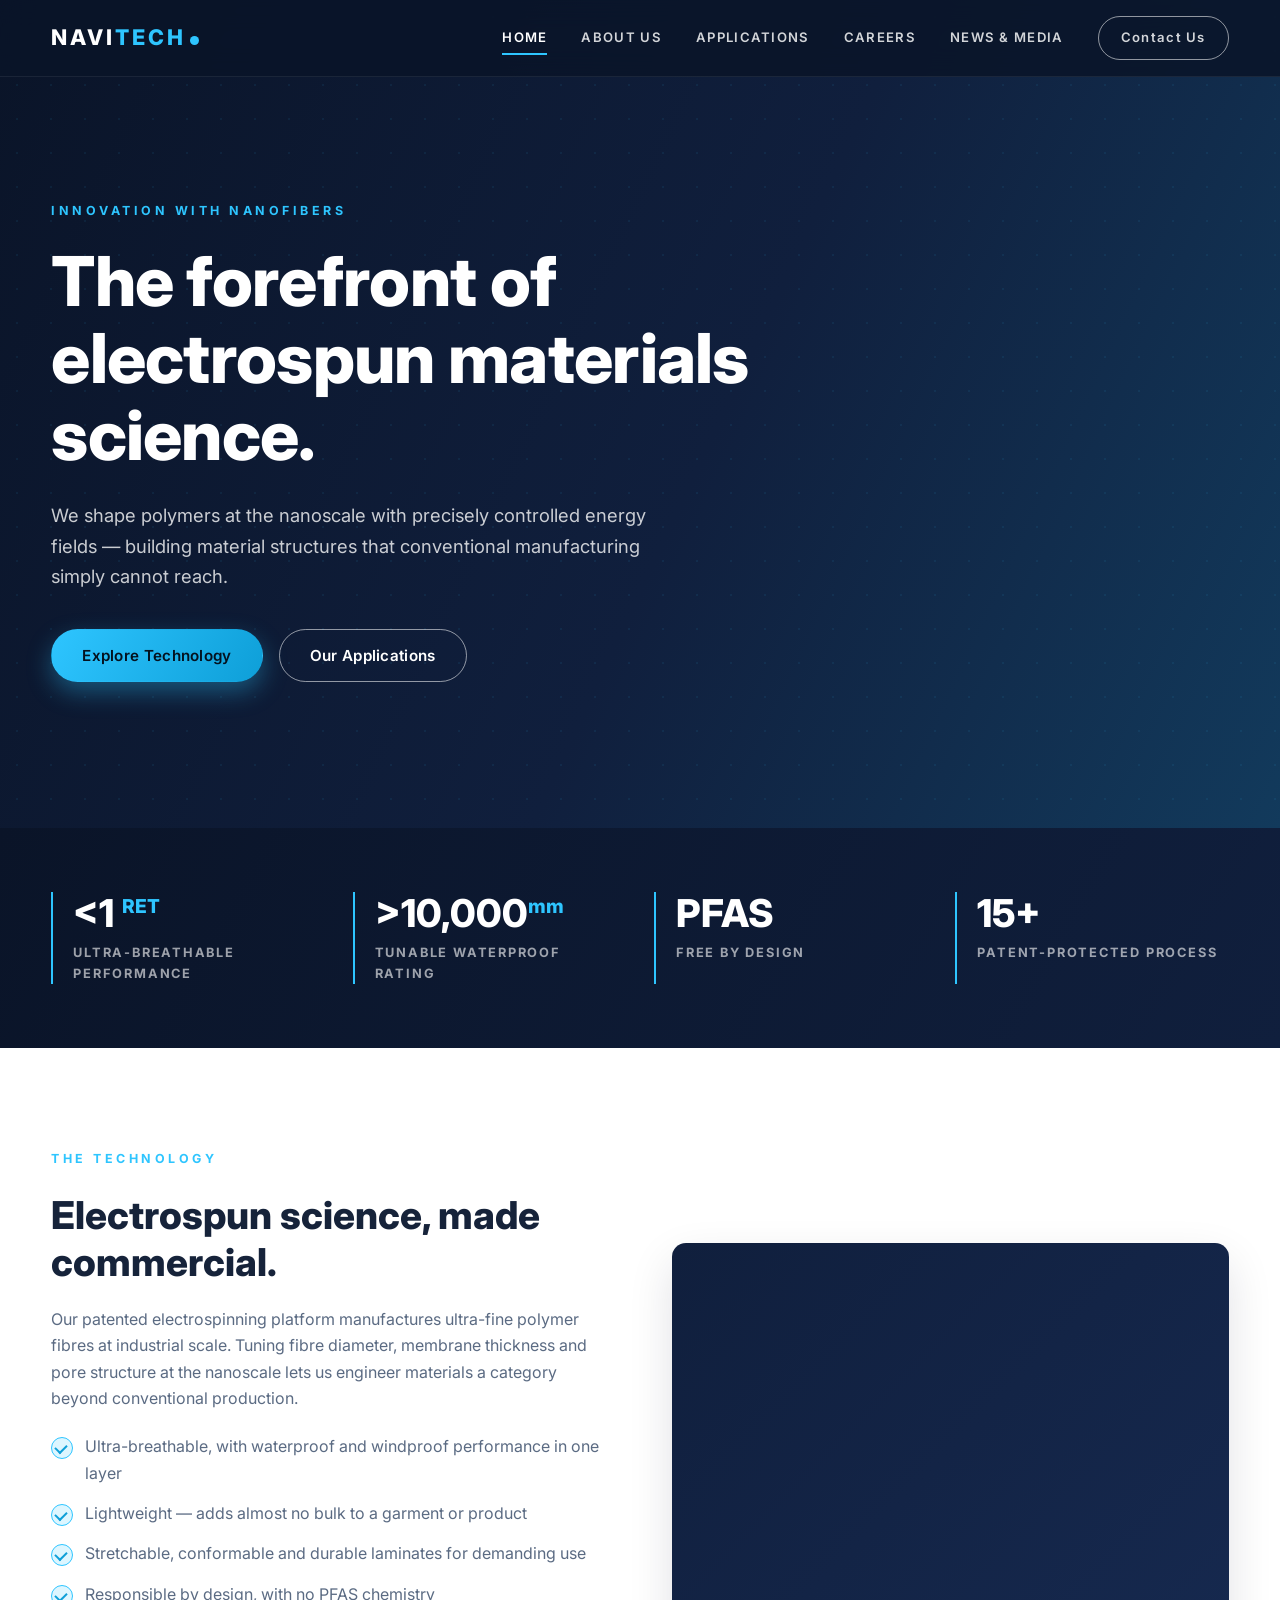
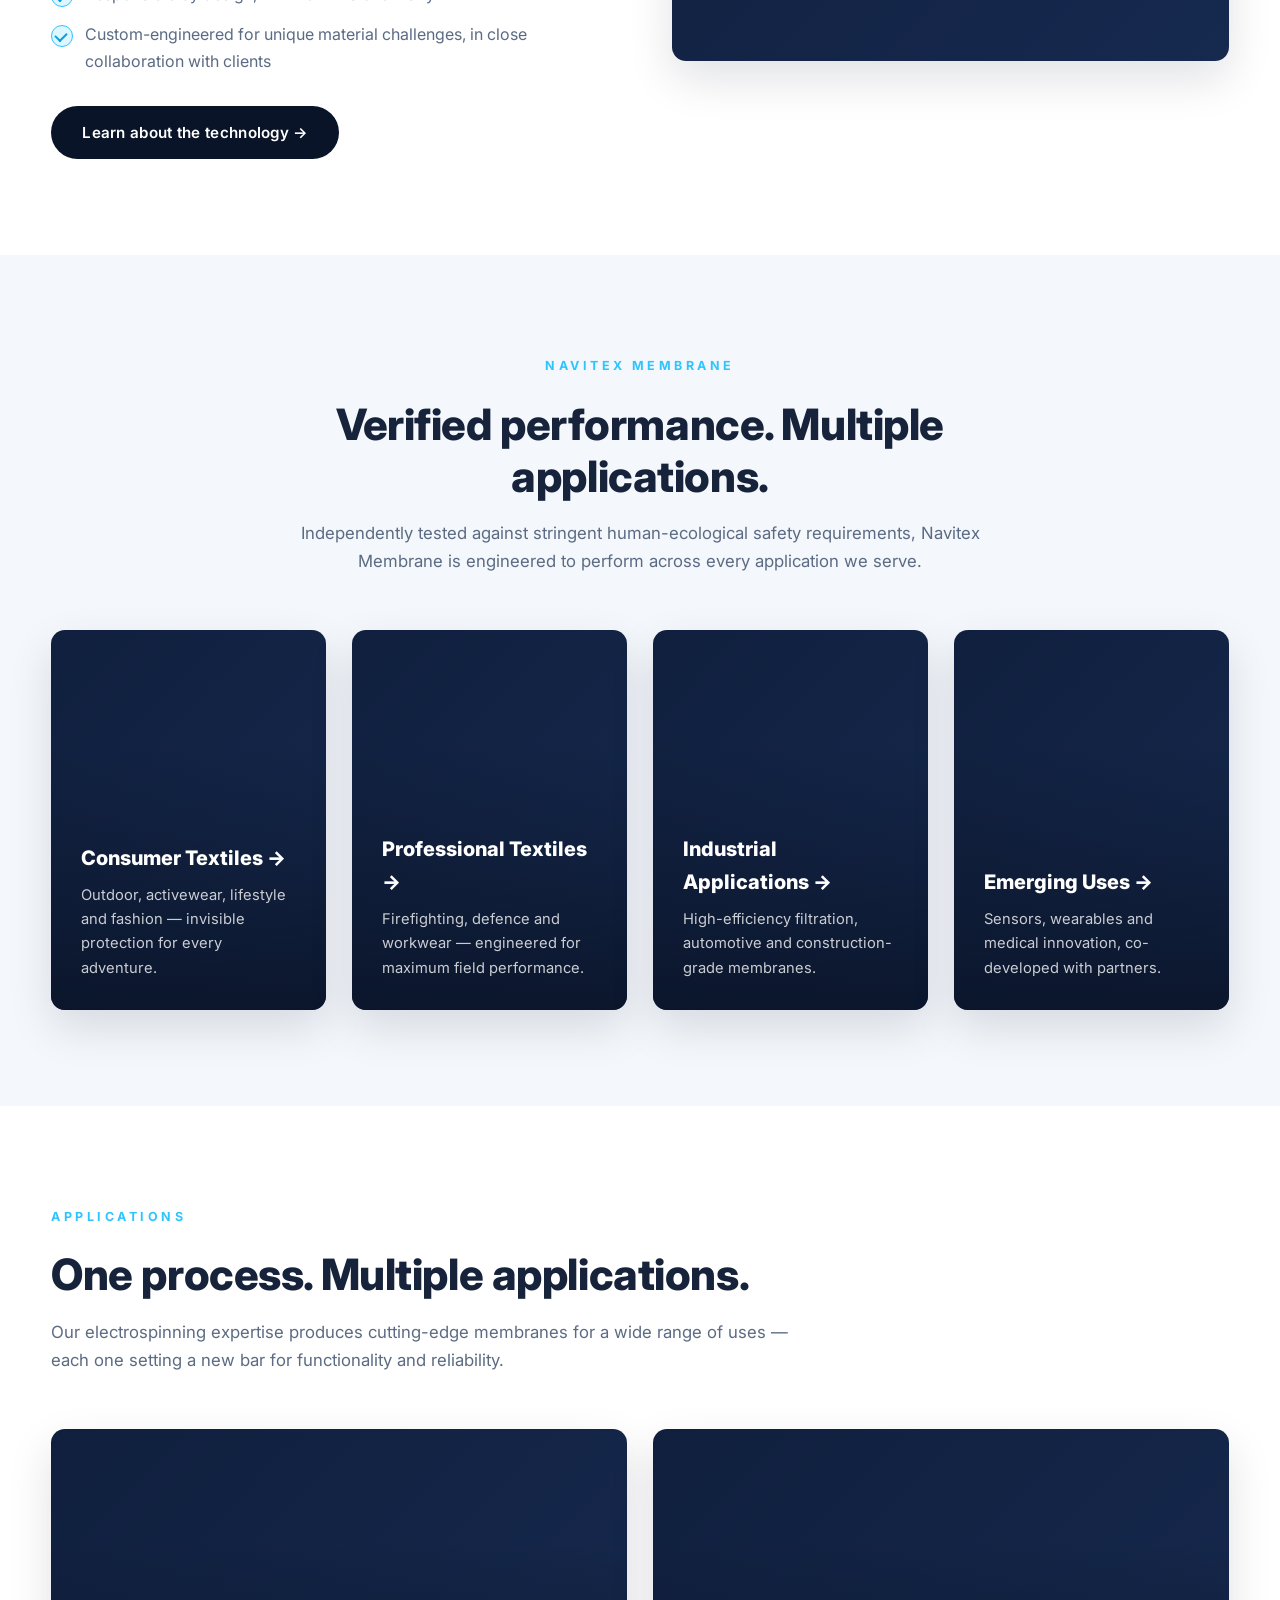
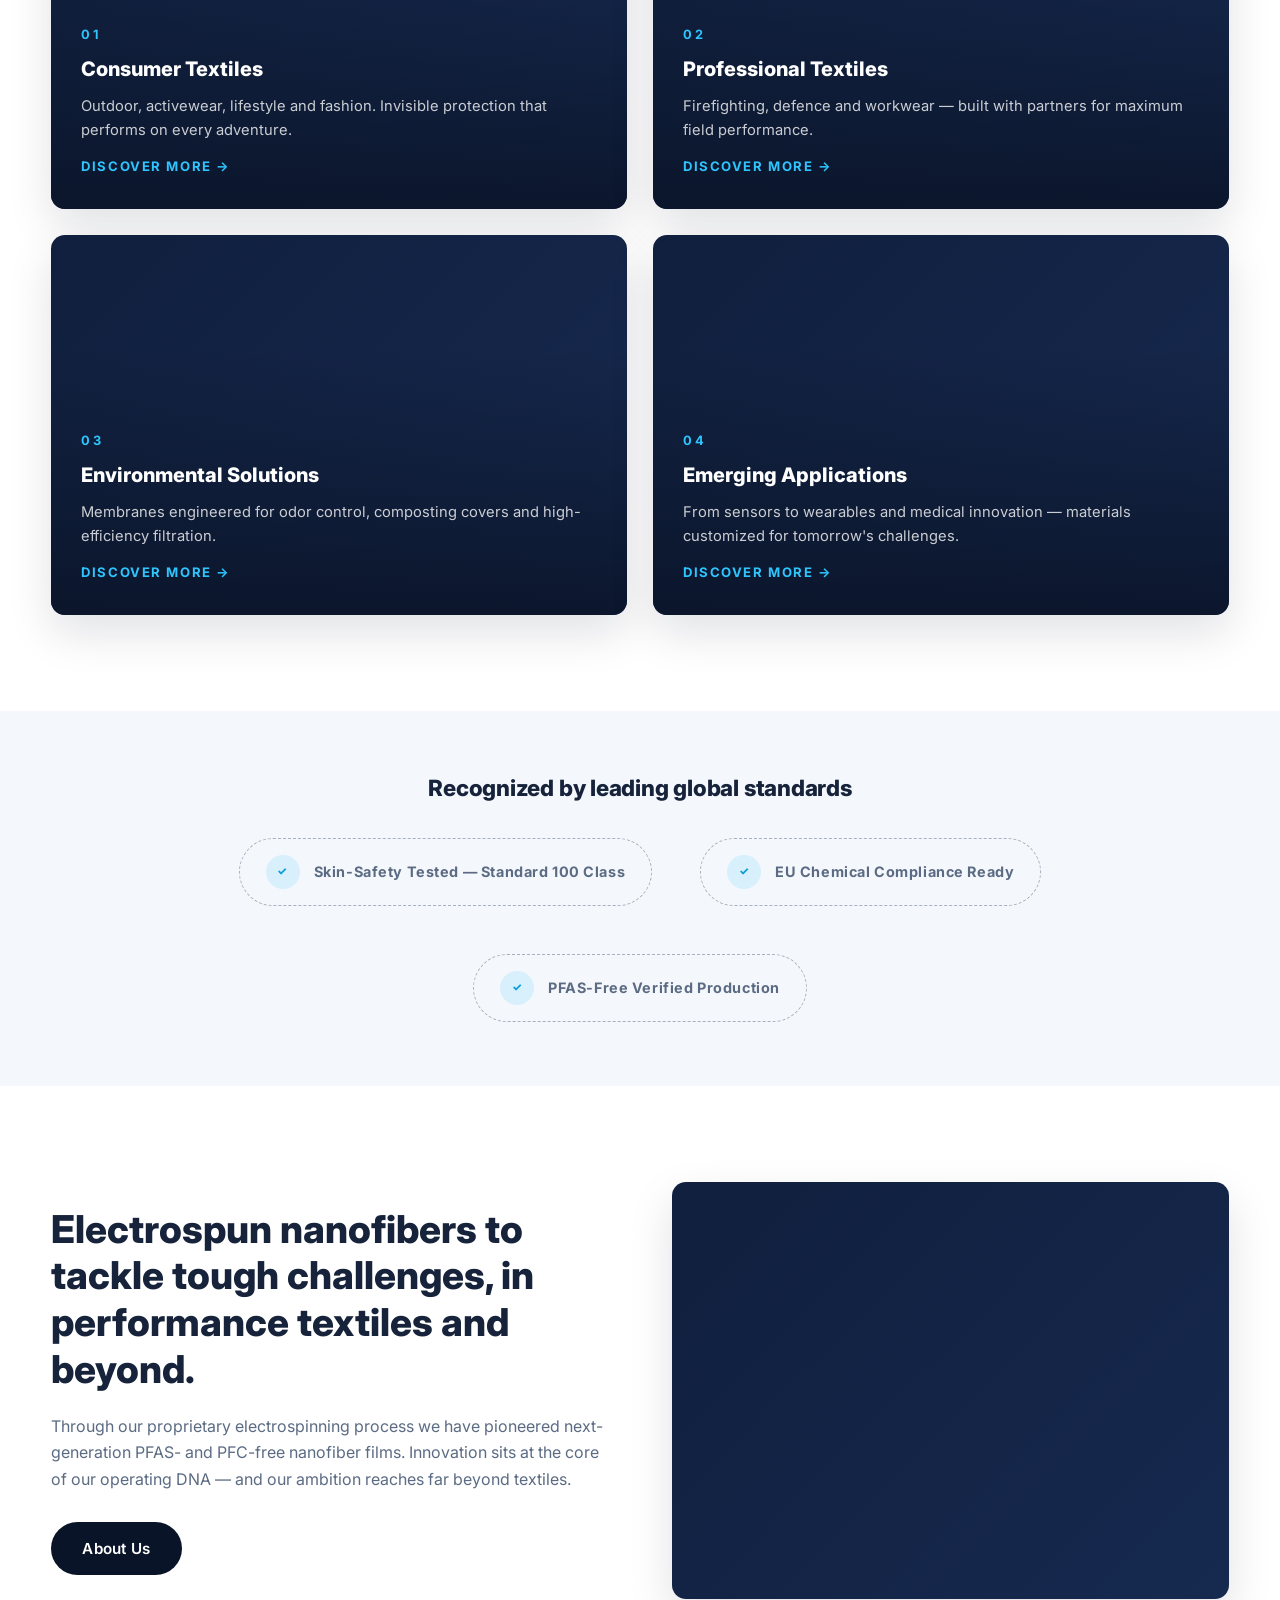
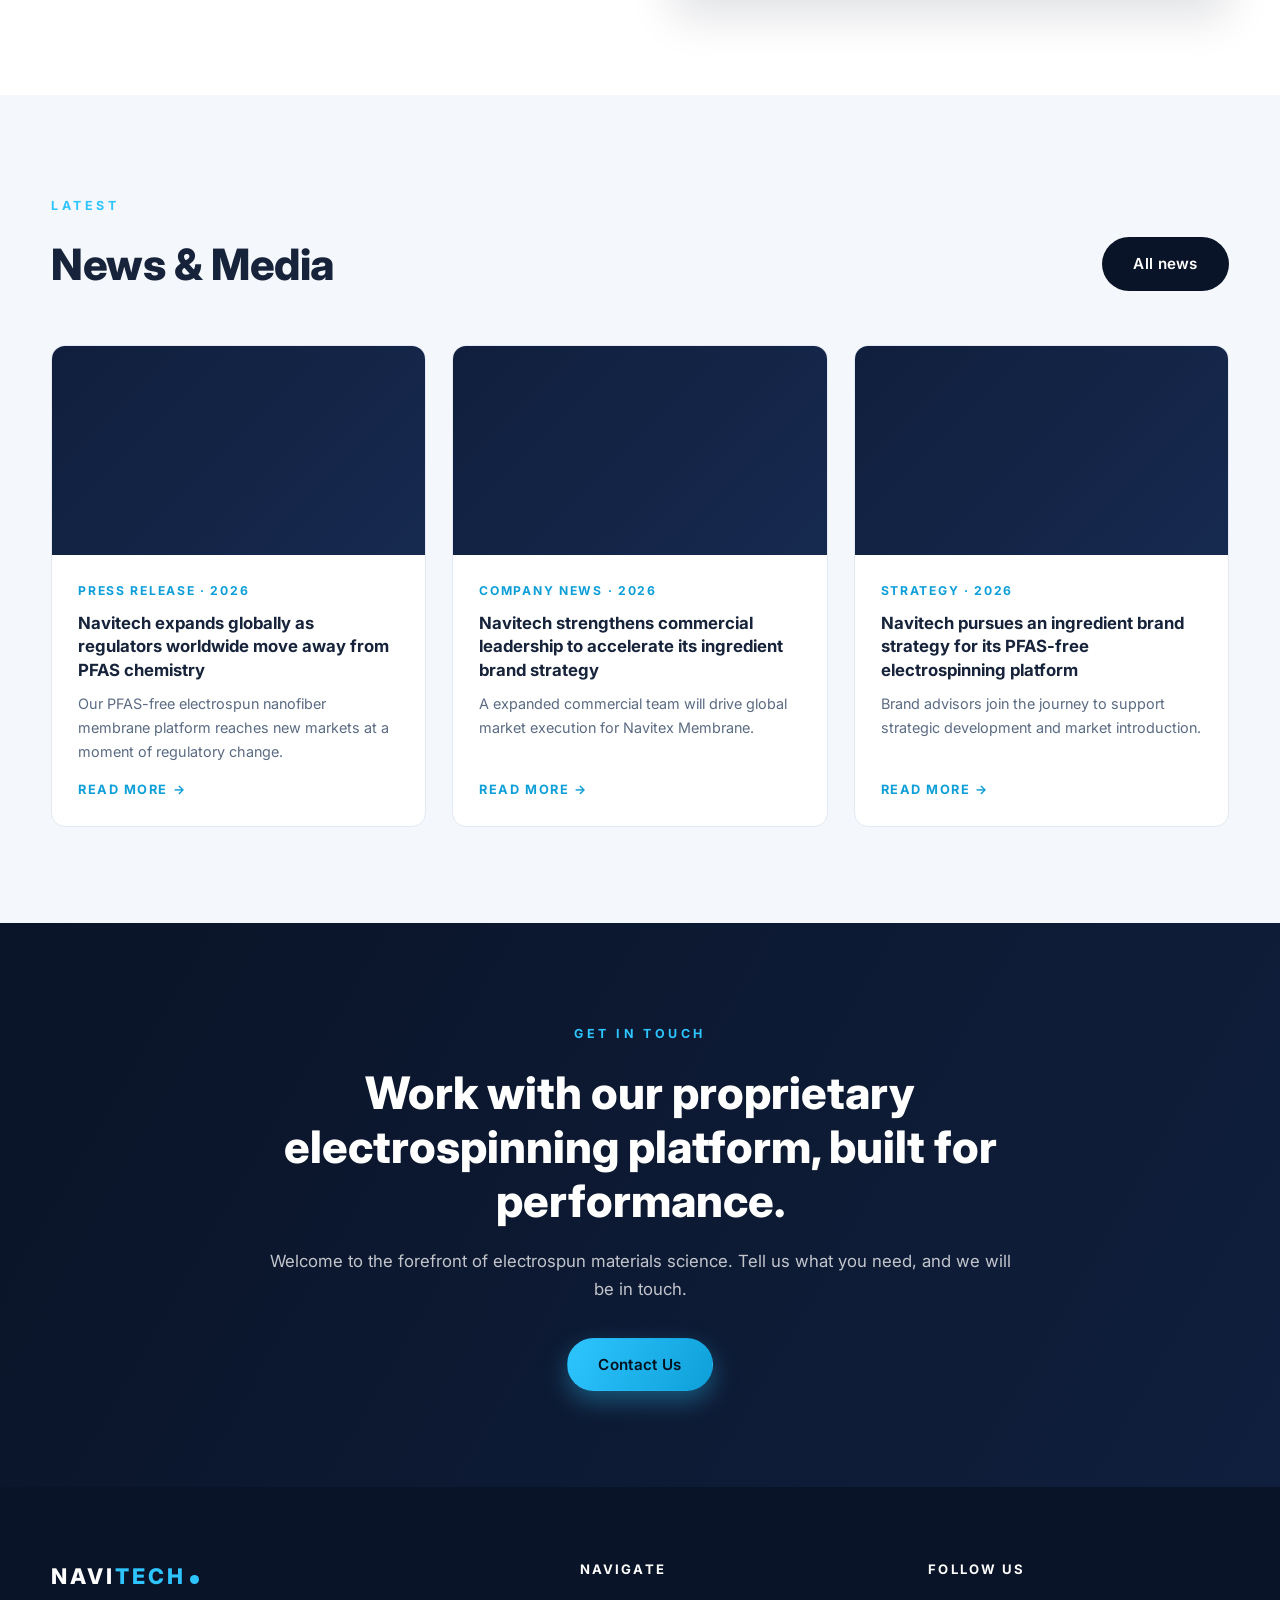
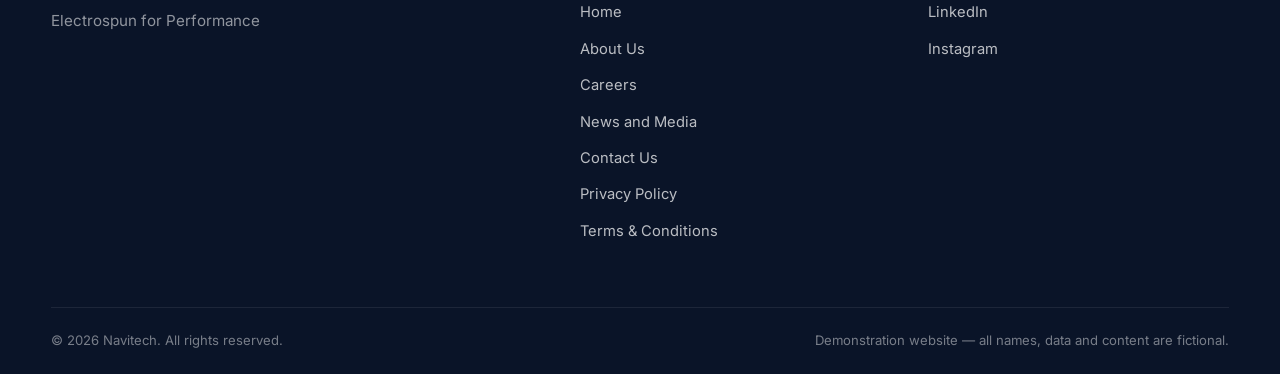
==== index.html @ cbca868d "Navitech demo site" ====
<!DOCTYPE html>
<html lang="en">
<head>
  <meta charset="UTF-8" />
  <meta name="viewport" content="width=device-width, initial-scale=1.0" />
  <title>Navitech — Nanofiber Membrane Technologies</title>
  <meta name="description" content="Navitech demo website. Fictional company. Navitex Membrane: electrospun nanofiber membranes engineered for breathable, waterproof, PFAS-free performance." />
  <link rel="preconnect" href="https://fonts.googleapis.com" />
  <link rel="preconnect" href="https://fonts.gstatic.com" crossorigin />
  <link href="https://fonts.googleapis.com/css2?family=Inter:wght@400;600;700;800&display=swap" rel="stylesheet" />
  <link rel="stylesheet" href="css/style.css" />
</head>
<body>

  <!-- ===================== HEADER ===================== -->
  <header class="site-header">
    <div class="container header-inner">
      <a href="index.html" class="logo">NAVI<span>TECH</span><i class="logo-dot"></i></a>
      <nav class="main-nav" id="mainNav">
        <a href="index.html" class="active">HOME</a>
        <a href="about.html">ABOUT US</a>
        <a href="applications.html">APPLICATIONS</a>
        <a href="careers.html">CAREERS</a>
        <a href="media.html">NEWS &amp; MEDIA</a>
        <a href="contact.html" class="btn btn-outline nav-cta">Contact Us</a>
      </nav>
      <button class="nav-toggle" id="navToggle" aria-label="Toggle menu">
        <span></span><span></span><span></span>
      </button>
    </div>
  </header>

  <!-- ===================== HERO ===================== -->
  <section class="hero">
    <div class="hero-bg" style="background-image:url('https://images.unsplash.com/photo-1532187863486-abf9dbad1b69?auto=format&fit=crop&w=1920&q=80')"></div>
    <div class="container">
      <span class="eyebrow">Innovation with Nanofibers</span>
      <h1>The forefront of electrospun materials science.</h1>
      <p class="lead">We shape polymers at the nanoscale with precisely controlled energy fields — building material structures that conventional manufacturing simply cannot reach.</p>
      <div class="hero-actions">
        <a href="about.html#technology" class="btn btn-primary">Explore Technology</a>
        <a href="applications.html" class="btn btn-outline">Our Applications</a>
      </div>
    </div>
  </section>

  <!-- ===================== STATS ===================== -->
  <section class="section section-dark" style="padding:64px 0;">
    <div class="container stats-grid">
      <div class="stat reveal">
        <div class="num">&lt;1 <sup>RET</sup></div>
        <div class="label">Ultra-breathable performance</div>
      </div>
      <div class="stat reveal">
        <div class="num">&gt;10,000<sup>mm</sup></div>
        <div class="label">Tunable waterproof rating</div>
      </div>
      <div class="stat reveal">
        <div class="num">PFAS</div>
        <div class="label">Free by design</div>
      </div>
      <div class="stat reveal">
        <div class="num" data-count="15" data-suffix="+">0+</div>
        <div class="label">Patent-protected process</div>
      </div>
    </div>
  </section>

  <!-- ===================== TECHNOLOGY ===================== -->
  <section class="section" id="technology">
    <div class="container split">
      <div class="split-text reveal">
        <span class="eyebrow">The Technology</span>
        <h2>Electrospun science, made commercial.</h2>
        <p>Our patented electrospinning platform manufactures ultra-fine polymer fibres at industrial scale. Tuning fibre diameter, membrane thickness and pore structure at the nanoscale lets us engineer materials a category beyond conventional production.</p>
        <ul class="check-list" style="margin-top:22px;">
          <li>Ultra-breathable, with waterproof and windproof performance in one layer</li>
          <li>Lightweight — adds almost no bulk to a garment or product</li>
          <li>Stretchable, conformable and durable laminates for demanding use</li>
          <li>Responsible by design, with no PFAS chemistry</li>
          <li>Custom-engineered for unique material challenges, in close collaboration with clients</li>
        </ul>
        <a href="about.html#technology" class="btn btn-dark" style="margin-top:18px;">Learn about the technology →</a>
      </div>
      <div class="media ratio-43 reveal">
        <img src="https://images.unsplash.com/photo-1581091226825-a6a2a5aee158?auto=format&fit=crop&w=1200&q=80" alt="Engineer working with advanced materials" loading="lazy" onerror="this.remove()" />
      </div>
    </div>
  </section>

  <!-- ===================== VERIFIED PERFORMANCE ===================== -->
  <section class="section section-soft">
    <div class="container">
      <div class="section-head center reveal">
        <span class="eyebrow">Navitex Membrane</span>
        <h2>Verified performance. Multiple applications.</h2>
        <p>Independently tested against stringent human-ecological safety requirements, Navitex Membrane is engineered to perform across every application we serve.</p>
      </div>
      <div class="app-grid cols-4">
        <article class="app-card reveal">
          <img src="https://images.unsplash.com/photo-1551632811-561732d1e306?auto=format&fit=crop&w=900&q=80" alt="Hikers in the mountains" loading="lazy" onerror="this.remove()" />
          <div class="app-body">
            <h3>Consumer Textiles →</h3>
            <p>Outdoor, activewear, lifestyle and fashion — invisible protection for every adventure.</p>
          </div>
        </article>
        <article class="app-card reveal">
          <img src="https://images.unsplash.com/photo-1504307651254-35680f356dfd?auto=format&fit=crop&w=900&q=80" alt="Professional workwear environment" loading="lazy" onerror="this.remove()" />
          <div class="app-body">
            <h3>Professional Textiles →</h3>
            <p>Firefighting, defence and workwear — engineered for maximum field performance.</p>
          </div>
        </article>
        <article class="app-card reveal">
          <img src="https://images.unsplash.com/photo-1581094794329-c8112a89af12?auto=format&fit=crop&w=900&q=80" alt="Industrial facility" loading="lazy" onerror="this.remove()" />
          <div class="app-body">
            <h3>Industrial Applications →</h3>
            <p>High-efficiency filtration, automotive and construction-grade membranes.</p>
          </div>
        </article>
        <article class="app-card reveal">
          <img src="https://images.unsplash.com/photo-1579684385127-1ef15d508118?auto=format&fit=crop&w=900&q=80" alt="Research laboratory" loading="lazy" onerror="this.remove()" />
          <div class="app-body">
            <h3>Emerging Uses →</h3>
            <p>Sensors, wearables and medical innovation, co-developed with partners.</p>
          </div>
        </article>
      </div>
    </div>
  </section>

  <!-- ===================== APPLICATIONS ===================== -->
  <section class="section">
    <div class="container">
      <div class="section-head reveal">
        <span class="eyebrow">Applications</span>
        <h2>One process. Multiple applications.</h2>
        <p>Our electrospinning expertise produces cutting-edge membranes for a wide range of uses — each one setting a new bar for functionality and reliability.</p>
      </div>
      <div class="app-grid">
        <article class="app-card reveal">
          <img src="https://images.unsplash.com/photo-1461896836934-ffe607ba8211?auto=format&fit=crop&w=1100&q=80" alt="Athlete in motion" loading="lazy" onerror="this.remove()" />
          <div class="app-body">
            <div class="app-index">01</div>
            <h3>Consumer Textiles</h3>
            <p>Outdoor, activewear, lifestyle and fashion. Invisible protection that performs on every adventure.</p>
            <a class="app-link" href="applications.html#consumer">Discover More →</a>
          </div>
        </article>
        <article class="app-card reveal">
          <img src="https://images.unsplash.com/photo-1516937941344-00b4e0337589?auto=format&fit=crop&w=1100&q=80" alt="Industrial protective work" loading="lazy" onerror="this.remove()" />
          <div class="app-body">
            <div class="app-index">02</div>
            <h3>Professional Textiles</h3>
            <p>Firefighting, defence and workwear — built with partners for maximum field performance.</p>
            <a class="app-link" href="applications.html#professional">Discover More →</a>
          </div>
        </article>
        <article class="app-card reveal">
          <img src="https://images.unsplash.com/photo-1625246333195-78d9c38ad449?auto=format&fit=crop&w=1100&q=80" alt="Agricultural field" loading="lazy" onerror="this.remove()" />
          <div class="app-body">
            <div class="app-index">03</div>
            <h3>Environmental Solutions</h3>
            <p>Membranes engineered for odor control, composting covers and high-efficiency filtration.</p>
            <a class="app-link" href="applications.html#industrial">Discover More →</a>
          </div>
        </article>
        <article class="app-card reveal">
          <img src="https://images.unsplash.com/photo-1618005182384-a83a8bd57fbe?auto=format&fit=crop&w=1100&q=80" alt="Abstract nanoscale structure" loading="lazy" onerror="this.remove()" />
          <div class="app-body">
            <div class="app-index">04</div>
            <h3>Emerging Applications</h3>
            <p>From sensors to wearables and medical innovation — materials customized for tomorrow's challenges.</p>
            <a class="app-link" href="applications.html#industrial">Discover More →</a>
          </div>
        </article>
      </div>
    </div>
  </section>

  <!-- ===================== CERTIFICATIONS ===================== -->
  <section class="section section-soft" style="padding:64px 0;">
    <div class="container">
      <div class="section-head center reveal" style="margin-bottom:36px;">
        <h2 style="font-size:1.4rem;">Recognized by leading global standards</h2>
      </div>
      <div class="cert-strip reveal">
        <div class="cert-badge"><span class="dot">✓</span> Skin-Safety Tested — Standard 100 Class</div>
        <div class="cert-badge"><span class="dot">✓</span> EU Chemical Compliance Ready</div>
        <div class="cert-badge"><span class="dot">✓</span> PFAS-Free Verified Production</div>
      </div>
    </div>
  </section>

  <!-- ===================== MISSION CTA ===================== -->
  <section class="section">
    <div class="container split">
      <div class="split-text reveal">
        <h2>Electrospun nanofibers to tackle tough challenges, in performance textiles and beyond.</h2>
        <p>Through our proprietary electrospinning process we have pioneered next-generation PFAS- and PFC-free nanofiber films. Innovation sits at the core of our operating DNA — and our ambition reaches far beyond textiles.</p>
        <a href="about.html" class="btn btn-dark" style="margin-top:14px;">About Us</a>
      </div>
      <div class="media ratio-43 reveal">
        <img src="https://images.unsplash.com/photo-1521737604893-d14cc237f11d?auto=format&fit=crop&w=1200&q=80" alt="Team collaborating" loading="lazy" onerror="this.remove()" />
      </div>
    </div>
  </section>

  <!-- ===================== NEWS ===================== -->
  <section class="section section-soft">
    <div class="container">
      <div class="section-head reveal" style="display:flex;justify-content:space-between;align-items:flex-end;max-width:none;gap:24px;flex-wrap:wrap;">
        <div>
          <span class="eyebrow">Latest</span>
          <h2>News &amp; Media</h2>
        </div>
        <a href="media.html" class="btn btn-dark">All news</a>
      </div>
      <div class="news-grid">
        <article class="news-card reveal">
          <div class="media">
            <img src="https://images.unsplash.com/photo-1486406146926-c627a92ad1ab?auto=format&fit=crop&w=900&q=80" alt="Corporate building" loading="lazy" onerror="this.remove()" />
          </div>
          <div class="news-body">
            <div class="news-date">Press Release · 2026</div>
            <h3>Navitech expands globally as regulators worldwide move away from PFAS chemistry</h3>
            <p>Our PFAS-free electrospun nanofiber membrane platform reaches new markets at a moment of regulatory change.</p>
            <a class="app-link" href="media.html">Read More →</a>
          </div>
        </article>
        <article class="news-card reveal">
          <div class="media">
            <img src="https://images.unsplash.com/photo-1517048676732-d65bc937f952?auto=format&fit=crop&w=900&q=80" alt="Business team meeting" loading="lazy" onerror="this.remove()" />
          </div>
          <div class="news-body">
            <div class="news-date">Company News · 2026</div>
            <h3>Navitech strengthens commercial leadership to accelerate its ingredient brand strategy</h3>
            <p>A expanded commercial team will drive global market execution for Navitex Membrane.</p>
            <a class="app-link" href="media.html">Read More →</a>
          </div>
        </article>
        <article class="news-card reveal">
          <div class="media">
            <img src="https://images.unsplash.com/photo-1523381210434-271e8be1f52b?auto=format&fit=crop&w=900&q=80" alt="Textile products" loading="lazy" onerror="this.remove()" />
          </div>
          <div class="news-body">
            <div class="news-date">Strategy · 2026</div>
            <h3>Navitech pursues an ingredient brand strategy for its PFAS-free electrospinning platform</h3>
            <p>Brand advisors join the journey to support strategic development and market introduction.</p>
            <a class="app-link" href="media.html">Read More →</a>
          </div>
        </article>
      </div>
    </div>
  </section>

  <!-- ===================== CTA ===================== -->
  <section class="section section-dark">
    <div class="container cta-banner reveal">
      <span class="eyebrow">Get In Touch</span>
      <h2>Work with our proprietary electrospinning platform, built for performance.</h2>
      <p>Welcome to the forefront of electrospun materials science. Tell us what you need, and we will be in touch.</p>
      <a href="contact.html" class="btn btn-primary">Contact Us</a>
    </div>
  </section>

  <!-- ===================== FOOTER ===================== -->
  <footer class="site-footer">
    <div class="container footer-grid">
      <div class="footer-brand">
        <a href="index.html" class="logo">NAVI<span>TECH</span><i class="logo-dot"></i></a>
        <p>Electrospun for Performance</p>
      </div>
      <div>
        <h4>Navigate</h4>
        <ul>
          <li><a href="index.html">Home</a></li>
          <li><a href="about.html">About Us</a></li>
          <li><a href="careers.html">Careers</a></li>
          <li><a href="media.html">News and Media</a></li>
          <li><a href="contact.html">Contact Us</a></li>
          <li><a href="#">Privacy Policy</a></li>
          <li><a href="#">Terms &amp; Conditions</a></li>
        </ul>
      </div>
      <div>
        <h4>Follow Us</h4>
        <ul>
          <li><a href="#">LinkedIn</a></li>
          <li><a href="#">Instagram</a></li>
        </ul>
      </div>
    </div>
    <div class="container footer-bottom">
      <p>© 2026 Navitech. All rights reserved.</p>
      <p>Demonstration website — all names, data and content are fictional.</p>
    </div>
  </footer>

  <script src="js/main.js"></script>
</body>
</html>
---- css/style.css ----
/* ============================================================
   NAVITECH — Demo Website Stylesheet
   Fictional demo site. All company info is desensitized.
   ============================================================ */

:root {
  --navy: #0a1428;
  --navy-2: #101f3d;
  --navy-3: #16294f;
  --accent: #2ec5ff;
  --accent-dark: #0e9fd8;
  --ink: #16233a;
  --muted: #5b6b83;
  --line: #e3e9f2;
  --bg: #ffffff;
  --bg-soft: #f4f7fb;
  --radius: 14px;
  --shadow: 0 18px 45px rgba(10, 20, 40, 0.12);
  --font: "Inter", "Helvetica Neue", Arial, sans-serif;
}

* { margin: 0; padding: 0; box-sizing: border-box; }

html { scroll-behavior: smooth; }

body {
  font-family: var(--font);
  color: var(--ink);
  background: var(--bg);
  line-height: 1.65;
  -webkit-font-smoothing: antialiased;
}

img { max-width: 100%; display: block; }
a { color: inherit; text-decoration: none; }
ul { list-style: none; }

.container {
  width: min(1180px, 92%);
  margin: 0 auto;
}

/* ---------- Buttons ---------- */
.btn {
  display: inline-block;
  padding: 13px 30px;
  border-radius: 999px;
  font-weight: 600;
  font-size: 0.95rem;
  letter-spacing: 0.02em;
  transition: transform 0.2s ease, box-shadow 0.2s ease, background 0.2s ease;
  cursor: pointer;
  border: 1.5px solid transparent;
}
.btn:hover { transform: translateY(-2px); }
.btn-primary {
  background: linear-gradient(120deg, var(--accent), var(--accent-dark));
  color: #04121f;
  box-shadow: 0 10px 25px rgba(46, 197, 255, 0.35);
}
.btn-outline { border-color: rgba(255, 255, 255, 0.55); color: #fff; }
.btn-outline:hover { background: rgba(255, 255, 255, 0.12); }
.btn-dark { background: var(--navy); color: #fff; }
.btn-dark:hover { background: var(--navy-3); }

/* ---------- Header ---------- */
.site-header {
  position: fixed;
  inset: 0 0 auto 0;
  z-index: 100;
  background: rgba(10, 20, 40, 0.85);
  backdrop-filter: blur(14px);
  -webkit-backdrop-filter: blur(14px);
  border-bottom: 1px solid rgba(255, 255, 255, 0.07);
  transition: box-shadow 0.25s ease;
}
.site-header.scrolled { box-shadow: 0 8px 30px rgba(0, 0, 0, 0.35); }

.header-inner {
  display: flex;
  align-items: center;
  justify-content: space-between;
  height: 76px;
}

.logo {
  font-size: 1.35rem;
  font-weight: 800;
  letter-spacing: 0.14em;
  color: #fff;
}
.logo span { color: var(--accent); }
.logo .logo-dot {
  display: inline-block;
  width: 9px; height: 9px;
  border-radius: 50%;
  background: var(--accent);
  margin-left: 4px;
}

.main-nav { display: flex; align-items: center; gap: 34px; }
.main-nav > a {
  color: rgba(255, 255, 255, 0.82);
  font-size: 0.82rem;
  font-weight: 600;
  letter-spacing: 0.1em;
  position: relative;
  padding: 6px 0;
}
.main-nav > a::after {
  content: "";
  position: absolute;
  left: 0; bottom: 0;
  width: 0; height: 2px;
  background: var(--accent);
  transition: width 0.25s ease;
}
.main-nav > a:hover, .main-nav > a.active { color: #fff; }
.main-nav > a:hover::after, .main-nav > a.active::after { width: 100%; }
.main-nav .nav-cta {
  font-size: 0.82rem;
  padding: 10px 22px;
}
.main-nav .nav-cta::after { display: none; }

.nav-toggle {
  display: none;
  flex-direction: column;
  gap: 5px;
  background: none;
  border: none;
  cursor: pointer;
  padding: 8px;
}
.nav-toggle span {
  width: 24px; height: 2px;
  background: #fff;
  transition: transform 0.25s ease, opacity 0.25s ease;
}
.nav-toggle.open span:nth-child(1) { transform: translateY(7px) rotate(45deg); }
.nav-toggle.open span:nth-child(2) { opacity: 0; }
.nav-toggle.open span:nth-child(3) { transform: translateY(-7px) rotate(-45deg); }

/* ---------- Hero ---------- */
.hero {
  position: relative;
  min-height: 92vh;
  display: flex;
  align-items: center;
  color: #fff;
  background: linear-gradient(115deg, #0a1428 0%, #101f3d 55%, #123a5c 100%);
  overflow: hidden;
  padding: 140px 0 90px;
}
.hero::before {
  content: "";
  position: absolute;
  inset: 0;
  background-image: radial-gradient(rgba(46, 197, 255, 0.14) 1px, transparent 1px);
  background-size: 34px 34px;
  opacity: 0.5;
}
.hero .hero-bg {
  position: absolute;
  inset: 0;
  background-size: cover;
  background-position: center;
  opacity: 0.22;
}
.hero .container { position: relative; z-index: 2; }

.eyebrow {
  display: inline-block;
  font-size: 0.78rem;
  font-weight: 700;
  letter-spacing: 0.28em;
  text-transform: uppercase;
  color: var(--accent);
  margin-bottom: 22px;
}

.hero h1 {
  font-size: clamp(2.4rem, 5.4vw, 4.3rem);
  line-height: 1.12;
  font-weight: 800;
  max-width: 820px;
  letter-spacing: -0.01em;
}
.hero p.lead {
  margin: 26px 0 38px;
  font-size: 1.15rem;
  color: rgba(255, 255, 255, 0.78);
  max-width: 620px;
}
.hero .hero-actions { display: flex; gap: 16px; flex-wrap: wrap; }

/* ---------- Page hero (inner pages) ---------- */
.page-hero {
  position: relative;
  color: #fff;
  background: linear-gradient(115deg, #0a1428 0%, #101f3d 60%, #123a5c 100%);
  padding: 180px 0 100px;
  overflow: hidden;
}
.page-hero::before {
  content: "";
  position: absolute;
  inset: 0;
  background-image: radial-gradient(rgba(46, 197, 255, 0.12) 1px, transparent 1px);
  background-size: 34px 34px;
  opacity: 0.5;
}
.page-hero .container { position: relative; z-index: 2; }
.page-hero h1 {
  font-size: clamp(2.2rem, 4.6vw, 3.6rem);
  font-weight: 800;
  line-height: 1.15;
  max-width: 860px;
}
.page-hero p.lead {
  margin-top: 22px;
  max-width: 680px;
  color: rgba(255, 255, 255, 0.78);
  font-size: 1.1rem;
}

/* ---------- Sections ---------- */
.section { padding: 96px 0; }
.section-soft { background: var(--bg-soft); }
.section-dark {
  background: linear-gradient(120deg, var(--navy) 0%, var(--navy-2) 100%);
  color: #fff;
}
.section-dark .lead, .section-dark p { color: rgba(255, 255, 255, 0.75); }

.section-head { max-width: 760px; margin-bottom: 54px; }
.section-head.center { margin-left: auto; margin-right: auto; text-align: center; }
.section-head h2 {
  font-size: clamp(1.8rem, 3.4vw, 2.7rem);
  font-weight: 800;
  line-height: 1.2;
  letter-spacing: -0.01em;
}
.section-head p { margin-top: 18px; color: var(--muted); font-size: 1.05rem; }
.section-dark .section-head p { color: rgba(255, 255, 255, 0.72); }

/* ---------- Stats ---------- */
.stats-grid {
  display: grid;
  grid-template-columns: repeat(4, 1fr);
  gap: 28px;
}
.stat {
  border-left: 2px solid var(--accent);
  padding-left: 20px;
}
.stat .num {
  font-size: clamp(1.9rem, 3vw, 2.7rem);
  font-weight: 800;
  color: #fff;
  line-height: 1.1;
}
.stat .num sup { font-size: 0.5em; color: var(--accent); }
.stat .label {
  margin-top: 8px;
  font-size: 0.8rem;
  font-weight: 700;
  letter-spacing: 0.14em;
  text-transform: uppercase;
  color: rgba(255, 255, 255, 0.6);
}
.stats-light .stat .num { color: var(--ink); }
.stats-light .stat .label { color: var(--muted); }

/* ---------- Split (text + media) ---------- */
.split {
  display: grid;
  grid-template-columns: 1fr 1fr;
  gap: 64px;
  align-items: center;
}
.split.reverse > .split-text { order: 2; }
.split-text h2 {
  font-size: clamp(1.7rem, 3vw, 2.5rem);
  font-weight: 800;
  line-height: 1.22;
  margin-bottom: 20px;
}
.split-text p { color: var(--muted); margin-bottom: 16px; }
.section-dark .split-text p { color: rgba(255, 255, 255, 0.75); }

.media {
  position: relative;
  border-radius: var(--radius);
  overflow: hidden;
  background: linear-gradient(135deg, var(--navy-2), var(--navy-3));
  box-shadow: var(--shadow);
  min-height: 320px;
}
.media img { width: 100%; height: 100%; object-fit: cover; position: absolute; inset: 0; }
.media.ratio-43 { aspect-ratio: 4 / 3; }
.media.ratio-169 { aspect-ratio: 16 / 9; }
.media.ratio-11 { aspect-ratio: 1 / 1; }

/* ---------- Check list ---------- */
.check-list li {
  position: relative;
  padding-left: 34px;
  margin-bottom: 14px;
  color: var(--muted);
}
.section-dark .check-list li { color: rgba(255, 255, 255, 0.8); }
.check-list li::before {
  content: "";
  position: absolute;
  left: 0; top: 4px;
  width: 20px; height: 20px;
  border-radius: 50%;
  background: rgba(46, 197, 255, 0.16);
  border: 1.5px solid var(--accent);
}
.check-list li::after {
  content: "";
  position: absolute;
  left: 6px; top: 9px;
  width: 6px; height: 9px;
  border: solid var(--accent-dark);
  border-width: 0 2px 2px 0;
  transform: rotate(45deg);
}

/* ---------- Feature / performance cards ---------- */
.feat-grid {
  display: grid;
  grid-template-columns: repeat(4, 1fr);
  gap: 26px;
}
.feat-card {
  background: #fff;
  border: 1px solid var(--line);
  border-radius: var(--radius);
  padding: 36px 28px;
  transition: transform 0.25s ease, box-shadow 0.25s ease;
}
.feat-card:hover { transform: translateY(-6px); box-shadow: var(--shadow); }
.section-dark .feat-card {
  background: rgba(255, 255, 255, 0.05);
  border-color: rgba(255, 255, 255, 0.1);
}
.feat-icon {
  width: 54px; height: 54px;
  border-radius: 14px;
  display: grid;
  place-items: center;
  background: rgba(46, 197, 255, 0.12);
  margin-bottom: 22px;
}
.feat-icon svg { width: 26px; height: 26px; stroke: var(--accent-dark); fill: none; stroke-width: 1.8; }
.feat-card h3 {
  font-size: 1.02rem;
  font-weight: 800;
  letter-spacing: 0.06em;
  text-transform: uppercase;
  margin-bottom: 10px;
}
.feat-card p { font-size: 0.92rem; color: var(--muted); }
.section-dark .feat-card p { color: rgba(255, 255, 255, 0.7); }

/* ---------- Application cards ---------- */
.app-grid {
  display: grid;
  grid-template-columns: repeat(2, 1fr);
  gap: 26px;
}
.app-grid.cols-4 { grid-template-columns: repeat(4, 1fr); }
.app-card {
  position: relative;
  border-radius: var(--radius);
  overflow: hidden;
  min-height: 380px;
  display: flex;
  align-items: flex-end;
  background: linear-gradient(135deg, var(--navy-2), var(--navy-3));
  box-shadow: var(--shadow);
}
.app-card img {
  position: absolute; inset: 0;
  width: 100%; height: 100%;
  object-fit: cover;
  transition: transform 0.5s ease;
}
.app-card:hover img { transform: scale(1.05); }
.app-card::after {
  content: "";
  position: absolute; inset: 0;
  background: linear-gradient(180deg, rgba(10, 20, 40, 0) 30%, rgba(10, 20, 40, 0.88) 100%);
}
.app-card .app-body {
  position: relative;
  z-index: 2;
  padding: 30px;
  color: #fff;
}
.app-card .app-index {
  font-size: 0.8rem;
  font-weight: 700;
  letter-spacing: 0.2em;
  color: var(--accent);
  margin-bottom: 8px;
}
.app-card h3 { font-size: 1.25rem; font-weight: 800; margin-bottom: 8px; }
.app-card p { font-size: 0.92rem; color: rgba(255, 255, 255, 0.78); }
.app-card .app-link {
  display: inline-block;
  margin-top: 14px;
  font-size: 0.82rem;
  font-weight: 700;
  letter-spacing: 0.12em;
  text-transform: uppercase;
  color: var(--accent);
}

/* ---------- Certifications ---------- */
.cert-strip {
  display: flex;
  align-items: center;
  justify-content: center;
  gap: 48px;
  flex-wrap: wrap;
}
.cert-badge {
  display: flex;
  align-items: center;
  gap: 14px;
  padding: 16px 26px;
  border: 1.5px dashed rgba(91, 107, 131, 0.5);
  border-radius: 999px;
  color: var(--muted);
  font-weight: 700;
  font-size: 0.9rem;
  letter-spacing: 0.04em;
}
.cert-badge .dot {
  width: 34px; height: 34px;
  border-radius: 50%;
  display: grid; place-items: center;
  background: rgba(46, 197, 255, 0.14);
  color: var(--accent-dark);
  font-size: 0.7rem;
  font-weight: 800;
}

/* ---------- News cards ---------- */
.news-grid {
  display: grid;
  grid-template-columns: repeat(3, 1fr);
  gap: 26px;
}
.news-card {
  background: #fff;
  border: 1px solid var(--line);
  border-radius: var(--radius);
  overflow: hidden;
  display: flex;
  flex-direction: column;
  transition: transform 0.25s ease, box-shadow 0.25s ease;
}
.news-card:hover { transform: translateY(-6px); box-shadow: var(--shadow); }
.news-card .media { border-radius: 0; box-shadow: none; min-height: 0; aspect-ratio: 16 / 9; }
.news-body { padding: 26px; display: flex; flex-direction: column; flex: 1; }
.news-date {
  font-size: 0.76rem;
  font-weight: 700;
  letter-spacing: 0.14em;
  text-transform: uppercase;
  color: var(--accent-dark);
  margin-bottom: 10px;
}
.news-body h3 { font-size: 1.05rem; font-weight: 700; line-height: 1.4; margin-bottom: 10px; }
.news-body p { font-size: 0.9rem; color: var(--muted); flex: 1; }
.news-body .app-link {
  margin-top: 16px;
  font-size: 0.8rem;
  font-weight: 700;
  letter-spacing: 0.12em;
  text-transform: uppercase;
  color: var(--accent-dark);
}

/* ---------- CTA banner ---------- */
.cta-banner {
  text-align: center;
  max-width: 760px;
  margin: 0 auto;
}
.cta-banner h2 {
  font-size: clamp(1.9rem, 3.6vw, 2.8rem);
  font-weight: 800;
  line-height: 1.2;
  margin-bottom: 20px;
}
.cta-banner p { color: var(--muted); margin-bottom: 34px; font-size: 1.05rem; }
.section-dark .cta-banner p { color: rgba(255, 255, 255, 0.75); }

/* ---------- Contact info ---------- */
.contact-grid {
  display: grid;
  grid-template-columns: 1fr 1.2fr;
  gap: 60px;
  align-items: start;
}
.contact-list li { margin-bottom: 30px; }
.contact-list .cl-label {
  font-size: 0.76rem;
  font-weight: 700;
  letter-spacing: 0.18em;
  text-transform: uppercase;
  color: var(--accent-dark);
  margin-bottom: 6px;
}
.contact-list a { font-weight: 600; font-size: 1.05rem; }
.contact-list a:hover { color: var(--accent-dark); }

.office-grid {
  display: grid;
  grid-template-columns: repeat(3, 1fr);
  gap: 26px;
}
.office-card {
  background: #fff;
  border: 1px solid var(--line);
  border-radius: var(--radius);
  padding: 30px;
}
.office-card .office-tag {
  display: inline-block;
  font-size: 0.72rem;
  font-weight: 700;
  letter-spacing: 0.16em;
  text-transform: uppercase;
  color: var(--accent-dark);
  background: rgba(46, 197, 255, 0.1);
  border-radius: 999px;
  padding: 5px 14px;
  margin-bottom: 14px;
}
.office-card h3 { font-size: 1.05rem; font-weight: 800; margin-bottom: 6px; }
.office-card p { font-size: 0.9rem; color: var(--muted); }

/* ---------- Form ---------- */
.form-card {
  background: #fff;
  border: 1px solid var(--line);
  border-radius: var(--radius);
  padding: 40px;
  box-shadow: var(--shadow);
}
.form-row { display: grid; grid-template-columns: 1fr 1fr; gap: 18px; }
.form-field { margin-bottom: 18px; }
.form-field label {
  display: block;
  font-size: 0.8rem;
  font-weight: 700;
  letter-spacing: 0.06em;
  text-transform: uppercase;
  color: var(--muted);
  margin-bottom: 8px;
}
.form-field input,
.form-field textarea {
  width: 100%;
  padding: 13px 16px;
  border: 1.5px solid var(--line);
  border-radius: 10px;
  font: inherit;
  font-size: 0.95rem;
  color: var(--ink);
  background: var(--bg-soft);
  transition: border-color 0.2s ease, background 0.2s ease;
}
.form-field input:focus,
.form-field textarea:focus {
  outline: none;
  border-color: var(--accent);
  background: #fff;
}
.form-field textarea { min-height: 130px; resize: vertical; }
.form-consent {
  display: flex;
  gap: 12px;
  align-items: flex-start;
  font-size: 0.85rem;
  color: var(--muted);
  margin-bottom: 24px;
}
.form-consent input { margin-top: 4px; }
.form-success {
  display: none;
  margin-top: 18px;
  padding: 14px 18px;
  border-radius: 10px;
  background: rgba(46, 197, 255, 0.12);
  border: 1px solid var(--accent);
  color: var(--accent-dark);
  font-weight: 600;
  font-size: 0.92rem;
}
.form-success.show { display: block; }

/* ---------- Jobs ---------- */
.job-list { display: grid; gap: 16px; }
.job-item {
  display: flex;
  align-items: center;
  justify-content: space-between;
  gap: 20px;
  background: #fff;
  border: 1px solid var(--line);
  border-radius: var(--radius);
  padding: 26px 30px;
  transition: box-shadow 0.25s ease, transform 0.25s ease;
}
.job-item:hover { box-shadow: var(--shadow); transform: translateY(-3px); }
.job-item h3 { font-size: 1.1rem; font-weight: 800; }
.job-item .job-meta { font-size: 0.86rem; color: var(--muted); margin-top: 4px; }

/* ---------- Values / pillars ---------- */
.value-grid {
  display: grid;
  grid-template-columns: repeat(3, 1fr);
  gap: 26px;
}

/* ---------- Footer ---------- */
.site-footer {
  background: var(--navy);
  color: rgba(255, 255, 255, 0.72);
  padding: 72px 0 0;
}
.footer-grid {
  display: grid;
  grid-template-columns: 1.6fr 1fr 1fr;
  gap: 48px;
  padding-bottom: 54px;
}
.footer-brand p { margin-top: 14px; font-size: 0.95rem; color: rgba(255, 255, 255, 0.55); }
.site-footer h4 {
  color: #fff;
  font-size: 0.82rem;
  letter-spacing: 0.16em;
  text-transform: uppercase;
  margin-bottom: 18px;
}
.site-footer ul li { margin-bottom: 10px; }
.site-footer ul a { font-size: 0.92rem; transition: color 0.2s ease; }
.site-footer ul a:hover { color: var(--accent); }
.footer-bottom {
  border-top: 1px solid rgba(255, 255, 255, 0.08);
  padding: 22px 0;
  display: flex;
  justify-content: space-between;
  gap: 16px;
  flex-wrap: wrap;
  font-size: 0.82rem;
  color: rgba(255, 255, 255, 0.45);
}

/* ---------- Reveal animation ---------- */
.reveal {
  opacity: 0;
  transform: translateY(26px);
  transition: opacity 0.7s ease, transform 0.7s ease;
}
.reveal.visible { opacity: 1; transform: none; }

/* ---------- Responsive ---------- */
@media (max-width: 1020px) {
  .feat-grid, .app-grid.cols-4 { grid-template-columns: repeat(2, 1fr); }
  .stats-grid { grid-template-columns: repeat(2, 1fr); }
  .news-grid, .value-grid, .office-grid { grid-template-columns: repeat(2, 1fr); }
  .contact-grid { grid-template-columns: 1fr; }
}

@media (max-width: 760px) {
  .main-nav {
    position: fixed;
    inset: 76px 0 auto 0;
    flex-direction: column;
    align-items: flex-start;
    gap: 4px;
    background: var(--navy);
    padding: 22px 6%;
    border-bottom: 1px solid rgba(255, 255, 255, 0.1);
    transform: translateY(-130%);
    transition: transform 0.3s ease;
  }
  .main-nav.open { transform: none; }
  .main-nav > a { padding: 12px 0; font-size: 0.95rem; }
  .main-nav .nav-cta { margin-top: 12px; }
  .nav-toggle { display: flex; }
  .split, .split.reverse { grid-template-columns: 1fr; }
  .split.reverse > .split-text { order: 0; }
  .app-grid, .feat-grid, .app-grid.cols-4,
  .news-grid, .value-grid, .office-grid, .form-row { grid-template-columns: 1fr; }
  .section { padding: 68px 0; }
  .footer-grid { grid-template-columns: 1fr; gap: 34px; }
  .job-item { flex-direction: column; align-items: flex-start; }
}
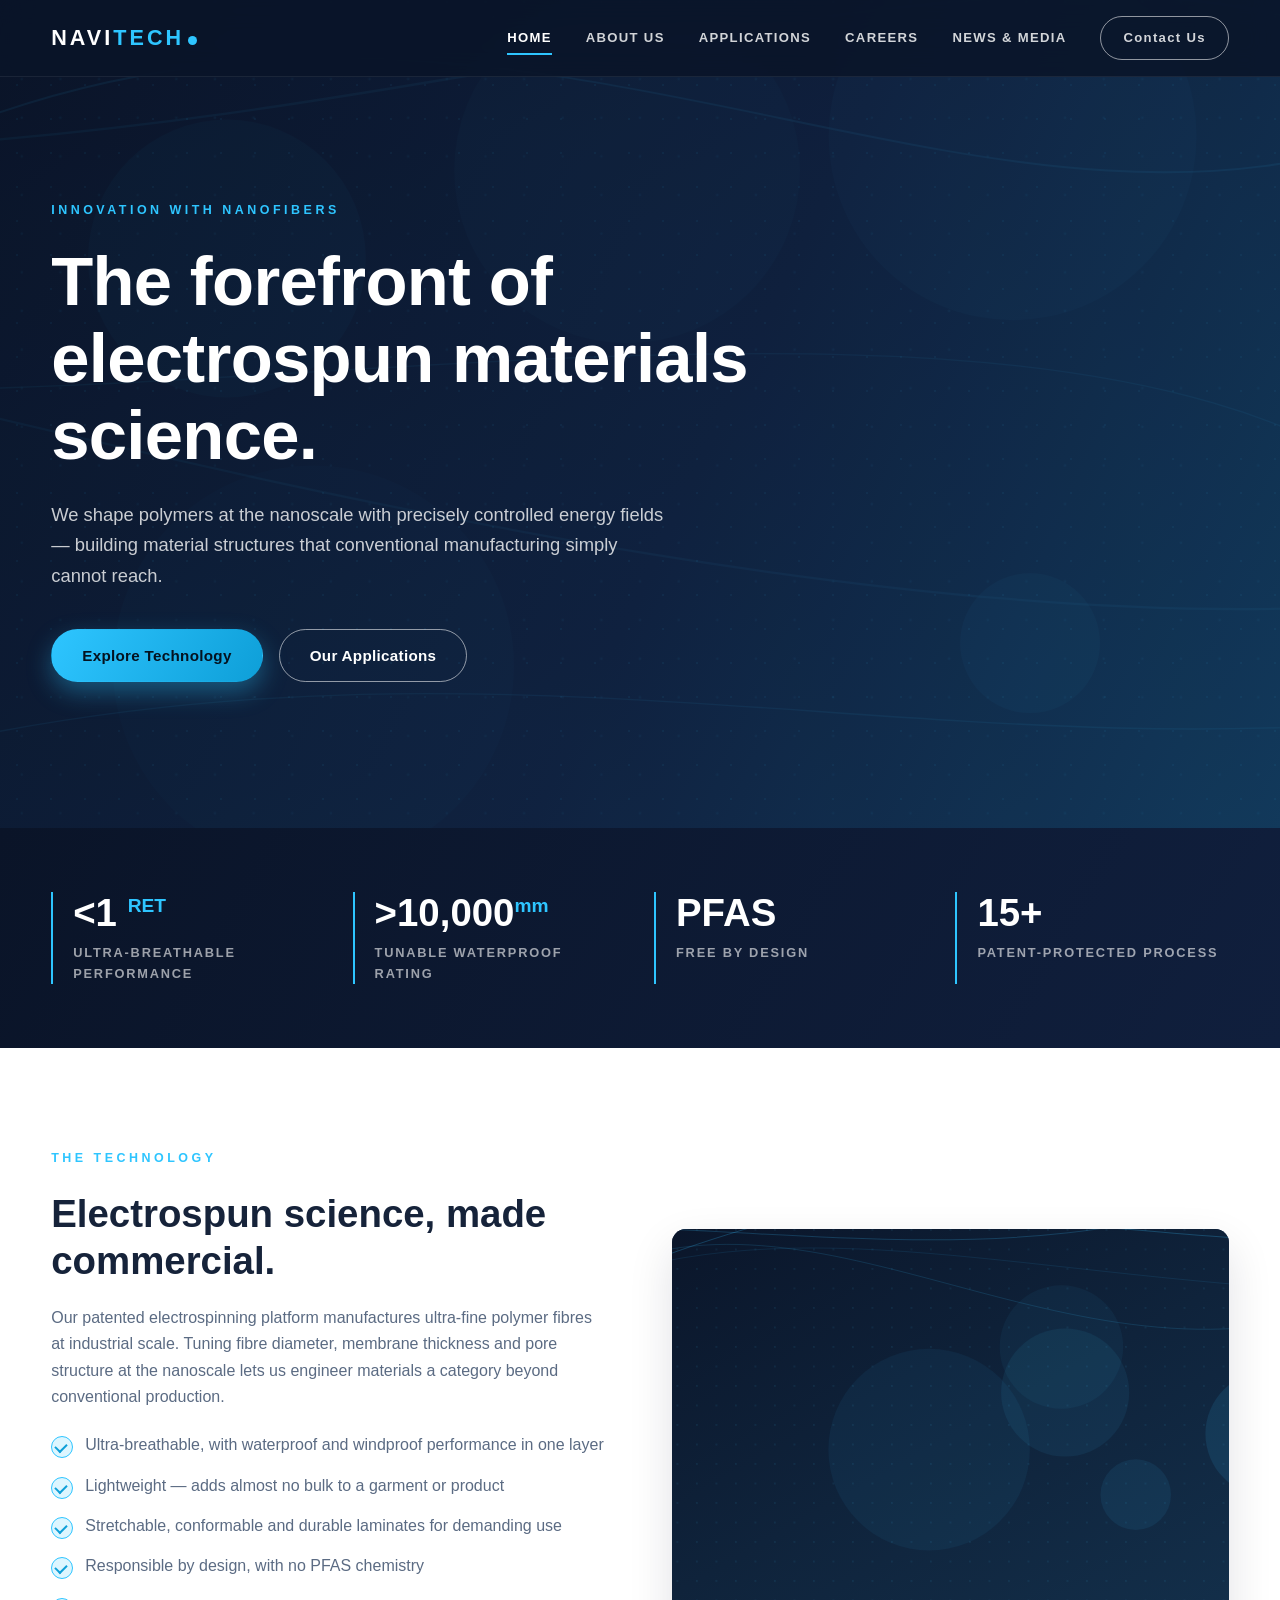
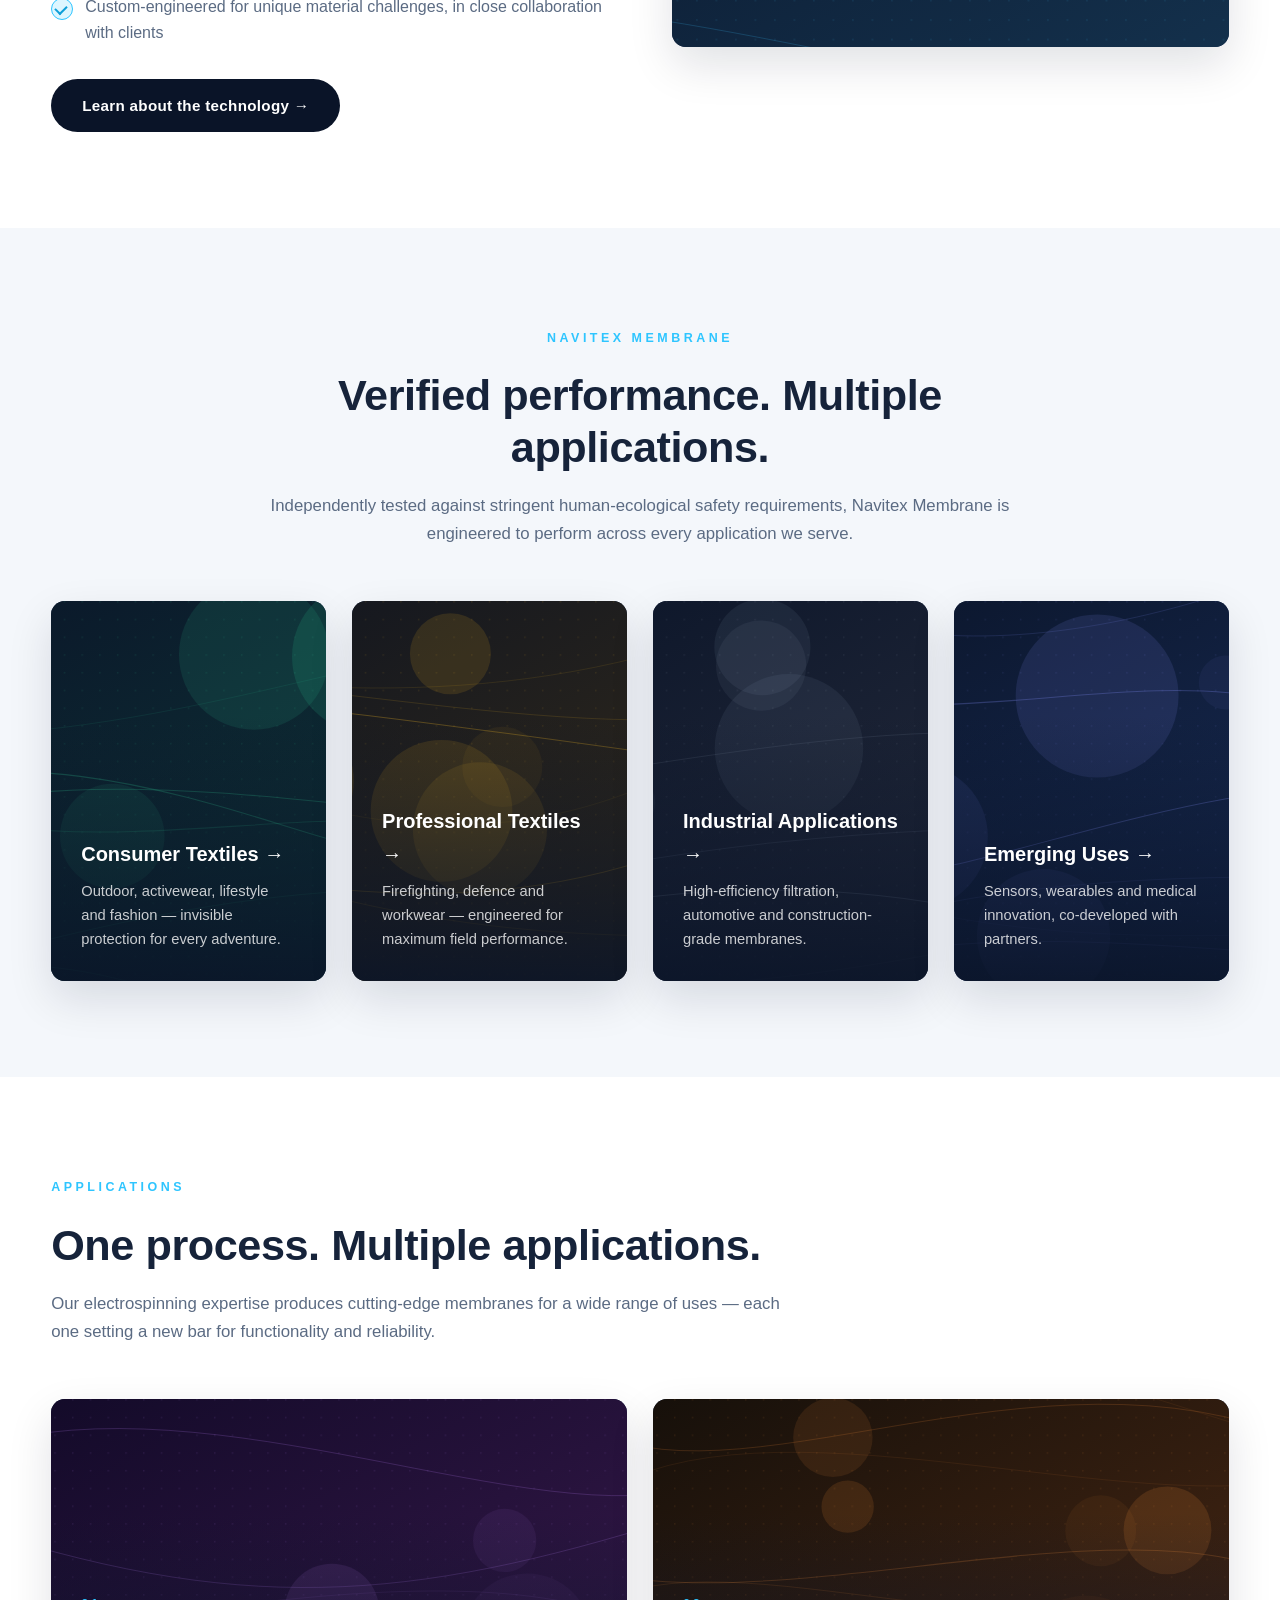
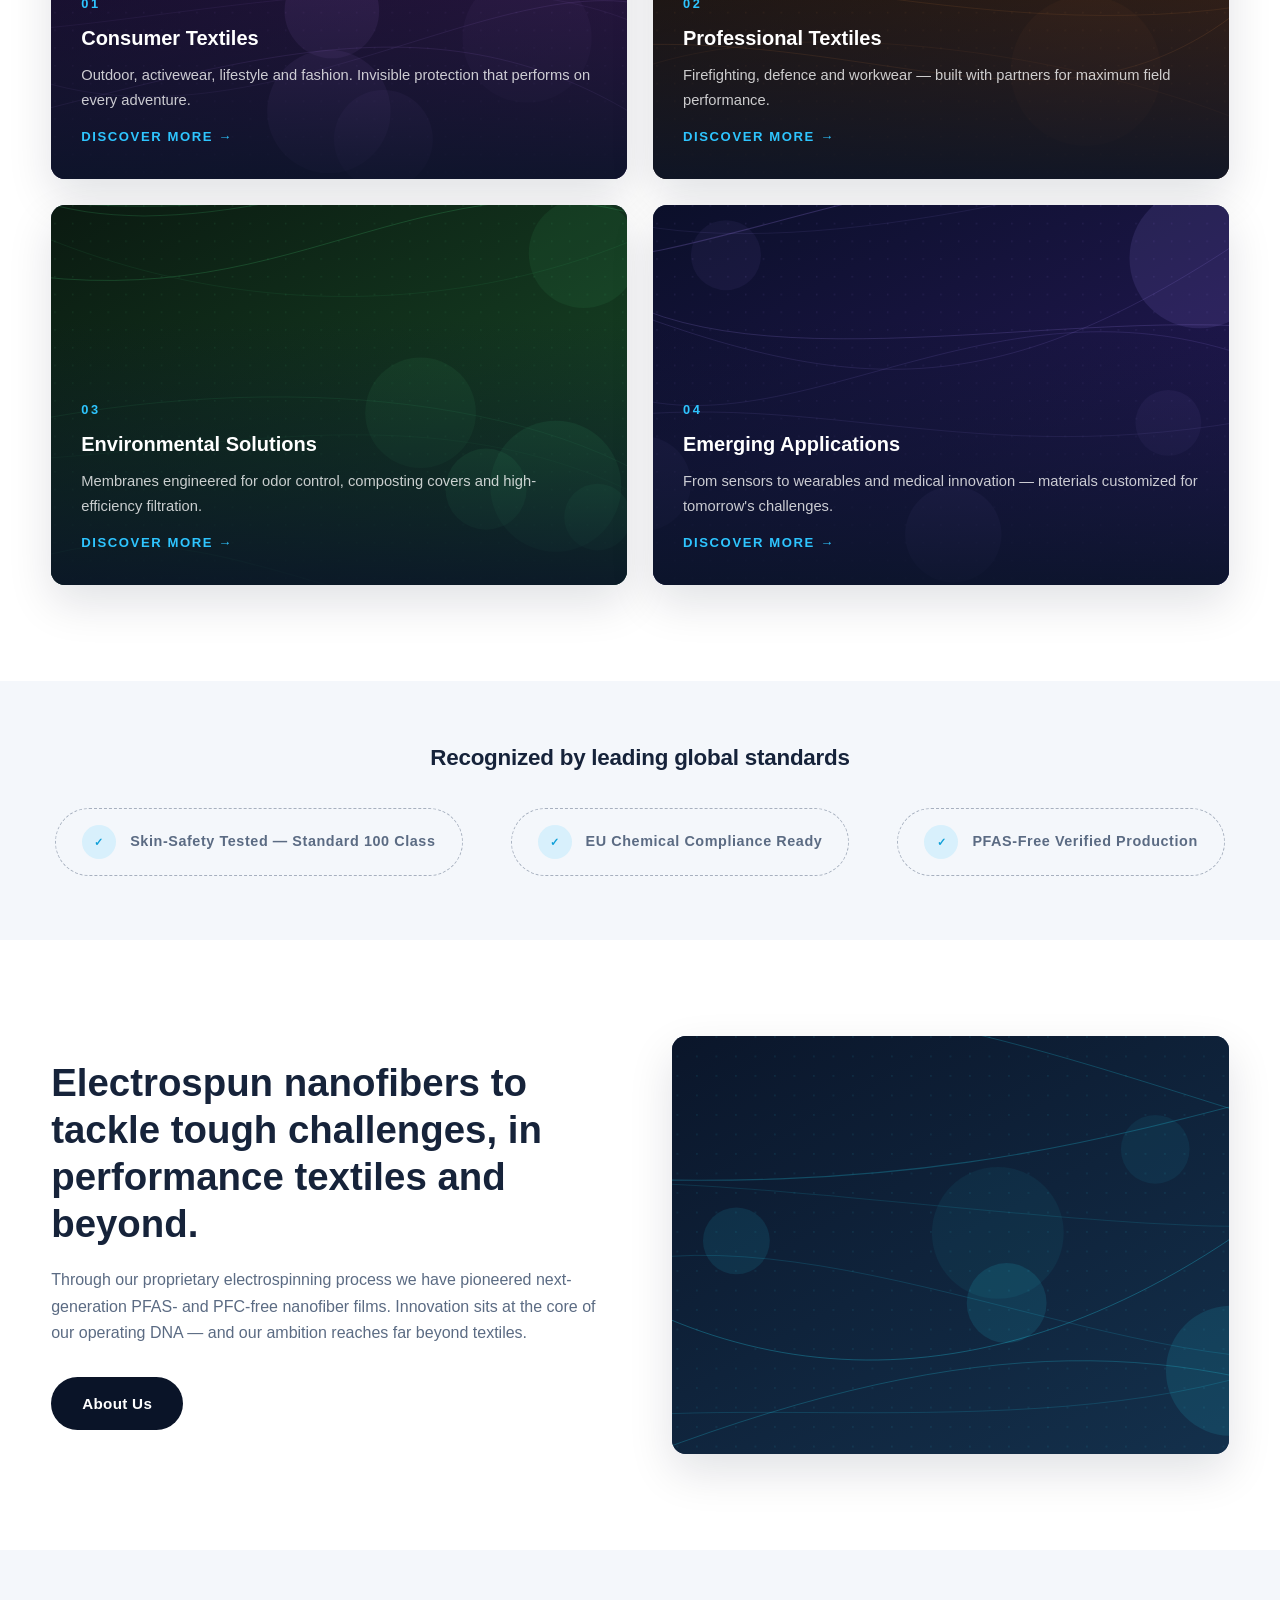
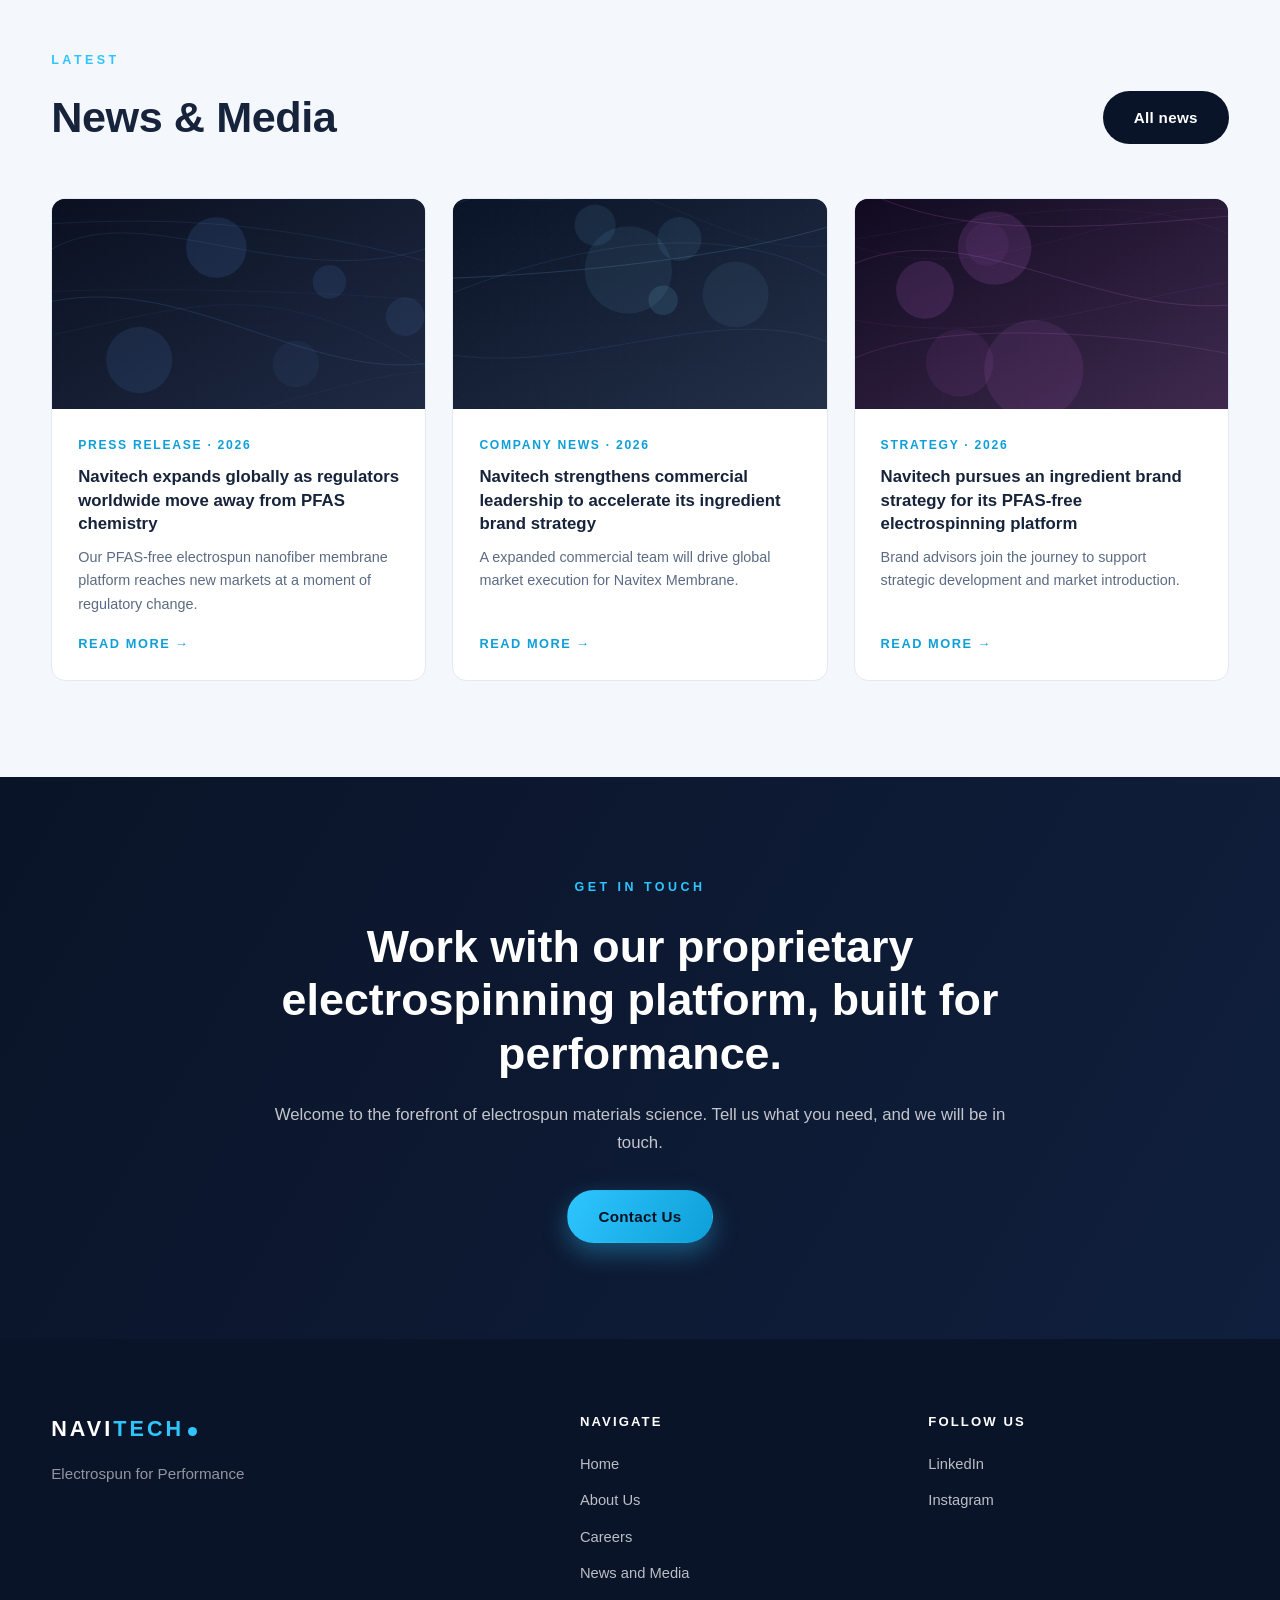
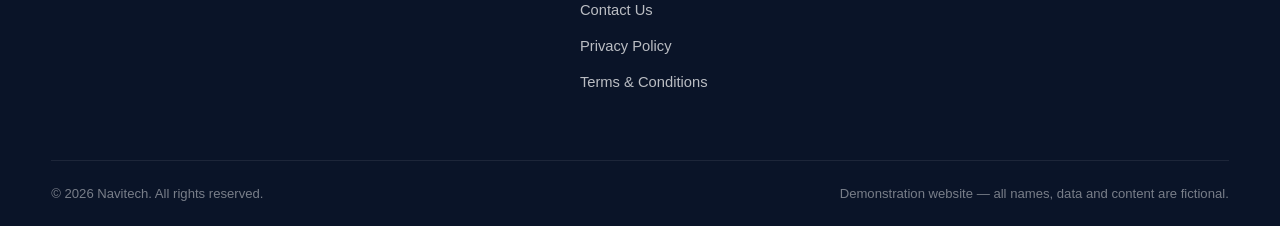
==== commit 193ce5a4: "Localize assets for China access" ====
--- a/index.html
+++ b/index.html
@@ -5,9 +5,6 @@
   <meta name="viewport" content="width=device-width, initial-scale=1.0" />
   <title>Navitech — Nanofiber Membrane Technologies</title>
   <meta name="description" content="Navitech demo website. Fictional company. Navitex Membrane: electrospun nanofiber membranes engineered for breathable, waterproof, PFAS-free performance." />
-  <link rel="preconnect" href="https://fonts.googleapis.com" />
-  <link rel="preconnect" href="https://fonts.gstatic.com" crossorigin />
-  <link href="https://fonts.googleapis.com/css2?family=Inter:wght@400;600;700;800&display=swap" rel="stylesheet" />
   <link rel="stylesheet" href="css/style.css" />
 </head>
 <body>
@@ -32,7 +29,7 @@
 
   <!-- ===================== HERO ===================== -->
   <section class="hero">
-    <div class="hero-bg" style="background-image:url('https://images.unsplash.com/photo-1532187863486-abf9dbad1b69?auto=format&fit=crop&w=1920&q=80')"></div>
+    <div class="hero-bg" style="background-image:url('assets/img/hero-lab.svg')"></div>
     <div class="container">
       <span class="eyebrow">Innovation with Nanofibers</span>
       <h1>The forefront of electrospun materials science.</h1>
@@ -83,7 +80,7 @@
         <a href="about.html#technology" class="btn btn-dark" style="margin-top:18px;">Learn about the technology →</a>
       </div>
       <div class="media ratio-43 reveal">
-        <img src="https://images.unsplash.com/photo-1581091226825-a6a2a5aee158?auto=format&fit=crop&w=1200&q=80" alt="Engineer working with advanced materials" loading="lazy" onerror="this.remove()" />
+        <img src="assets/img/tech-engineer.svg" alt="Engineer working with advanced materials" loading="lazy" onerror="this.remove()" />
       </div>
     </div>
   </section>
@@ -98,28 +95,28 @@
       </div>
       <div class="app-grid cols-4">
         <article class="app-card reveal">
-          <img src="https://images.unsplash.com/photo-1551632811-561732d1e306?auto=format&fit=crop&w=900&q=80" alt="Hikers in the mountains" loading="lazy" onerror="this.remove()" />
+          <img src="assets/img/outdoor.svg" alt="Hikers in the mountains" loading="lazy" onerror="this.remove()" />
           <div class="app-body">
             <h3>Consumer Textiles →</h3>
             <p>Outdoor, activewear, lifestyle and fashion — invisible protection for every adventure.</p>
           </div>
         </article>
         <article class="app-card reveal">
-          <img src="https://images.unsplash.com/photo-1504307651254-35680f356dfd?auto=format&fit=crop&w=900&q=80" alt="Professional workwear environment" loading="lazy" onerror="this.remove()" />
+          <img src="assets/img/workwear.svg" alt="Professional workwear environment" loading="lazy" onerror="this.remove()" />
           <div class="app-body">
             <h3>Professional Textiles →</h3>
             <p>Firefighting, defence and workwear — engineered for maximum field performance.</p>
           </div>
         </article>
         <article class="app-card reveal">
-          <img src="https://images.unsplash.com/photo-1581094794329-c8112a89af12?auto=format&fit=crop&w=900&q=80" alt="Industrial facility" loading="lazy" onerror="this.remove()" />
+          <img src="assets/img/industrial.svg" alt="Industrial facility" loading="lazy" onerror="this.remove()" />
           <div class="app-body">
             <h3>Industrial Applications →</h3>
             <p>High-efficiency filtration, automotive and construction-grade membranes.</p>
           </div>
         </article>
         <article class="app-card reveal">
-          <img src="https://images.unsplash.com/photo-1579684385127-1ef15d508118?auto=format&fit=crop&w=900&q=80" alt="Research laboratory" loading="lazy" onerror="this.remove()" />
+          <img src="assets/img/research.svg" alt="Research laboratory" loading="lazy" onerror="this.remove()" />
           <div class="app-body">
             <h3>Emerging Uses →</h3>
             <p>Sensors, wearables and medical innovation, co-developed with partners.</p>
@@ -139,7 +136,7 @@
       </div>
       <div class="app-grid">
         <article class="app-card reveal">
-          <img src="https://images.unsplash.com/photo-1461896836934-ffe607ba8211?auto=format&fit=crop&w=1100&q=80" alt="Athlete in motion" loading="lazy" onerror="this.remove()" />
+          <img src="assets/img/sports.svg" alt="Athlete in motion" loading="lazy" onerror="this.remove()" />
           <div class="app-body">
             <div class="app-index">01</div>
             <h3>Consumer Textiles</h3>
@@ -148,7 +145,7 @@
           </div>
         </article>
         <article class="app-card reveal">
-          <img src="https://images.unsplash.com/photo-1516937941344-00b4e0337589?auto=format&fit=crop&w=1100&q=80" alt="Industrial protective work" loading="lazy" onerror="this.remove()" />
+          <img src="assets/img/protective.svg" alt="Industrial protective work" loading="lazy" onerror="this.remove()" />
           <div class="app-body">
             <div class="app-index">02</div>
             <h3>Professional Textiles</h3>
@@ -157,7 +154,7 @@
           </div>
         </article>
         <article class="app-card reveal">
-          <img src="https://images.unsplash.com/photo-1625246333195-78d9c38ad449?auto=format&fit=crop&w=1100&q=80" alt="Agricultural field" loading="lazy" onerror="this.remove()" />
+          <img src="assets/img/agriculture.svg" alt="Agricultural field" loading="lazy" onerror="this.remove()" />
           <div class="app-body">
             <div class="app-index">03</div>
             <h3>Environmental Solutions</h3>
@@ -166,7 +163,7 @@
           </div>
         </article>
         <article class="app-card reveal">
-          <img src="https://images.unsplash.com/photo-1618005182384-a83a8bd57fbe?auto=format&fit=crop&w=1100&q=80" alt="Abstract nanoscale structure" loading="lazy" onerror="this.remove()" />
+          <img src="assets/img/nano-abstract.svg" alt="Abstract nanoscale structure" loading="lazy" onerror="this.remove()" />
           <div class="app-body">
             <div class="app-index">04</div>
             <h3>Emerging Applications</h3>
@@ -201,7 +198,7 @@
         <a href="about.html" class="btn btn-dark" style="margin-top:14px;">About Us</a>
       </div>
       <div class="media ratio-43 reveal">
-        <img src="https://images.unsplash.com/photo-1521737604893-d14cc237f11d?auto=format&fit=crop&w=1200&q=80" alt="Team collaborating" loading="lazy" onerror="this.remove()" />
+        <img src="assets/img/team.svg" alt="Team collaborating" loading="lazy" onerror="this.remove()" />
       </div>
     </div>
   </section>
@@ -219,7 +216,7 @@
       <div class="news-grid">
         <article class="news-card reveal">
           <div class="media">
-            <img src="https://images.unsplash.com/photo-1486406146926-c627a92ad1ab?auto=format&fit=crop&w=900&q=80" alt="Corporate building" loading="lazy" onerror="this.remove()" />
+            <img src="assets/img/corporate.svg" alt="Corporate building" loading="lazy" onerror="this.remove()" />
           </div>
           <div class="news-body">
             <div class="news-date">Press Release · 2026</div>
@@ -230,7 +227,7 @@
         </article>
         <article class="news-card reveal">
           <div class="media">
-            <img src="https://images.unsplash.com/photo-1517048676732-d65bc937f952?auto=format&fit=crop&w=900&q=80" alt="Business team meeting" loading="lazy" onerror="this.remove()" />
+            <img src="assets/img/meeting.svg" alt="Business team meeting" loading="lazy" onerror="this.remove()" />
           </div>
           <div class="news-body">
             <div class="news-date">Company News · 2026</div>
@@ -241,7 +238,7 @@
         </article>
         <article class="news-card reveal">
           <div class="media">
-            <img src="https://images.unsplash.com/photo-1523381210434-271e8be1f52b?auto=format&fit=crop&w=900&q=80" alt="Textile products" loading="lazy" onerror="this.remove()" />
+            <img src="assets/img/textiles.svg" alt="Textile products" loading="lazy" onerror="this.remove()" />
           </div>
           <div class="news-body">
             <div class="news-date">Strategy · 2026</div>
--- a/css/style.css
+++ b/css/style.css
@@ -16,7 +16,7 @@
   --bg-soft: #f4f7fb;
   --radius: 14px;
   --shadow: 0 18px 45px rgba(10, 20, 40, 0.12);
-  --font: "Inter", "Helvetica Neue", Arial, sans-serif;
+  --font: "Inter", -apple-system, BlinkMacSystemFont, "Segoe UI", "PingFang SC", "Microsoft YaHei", "Helvetica Neue", Arial, sans-serif;
 }
 
 * { margin: 0; padding: 0; box-sizing: border-box; }
